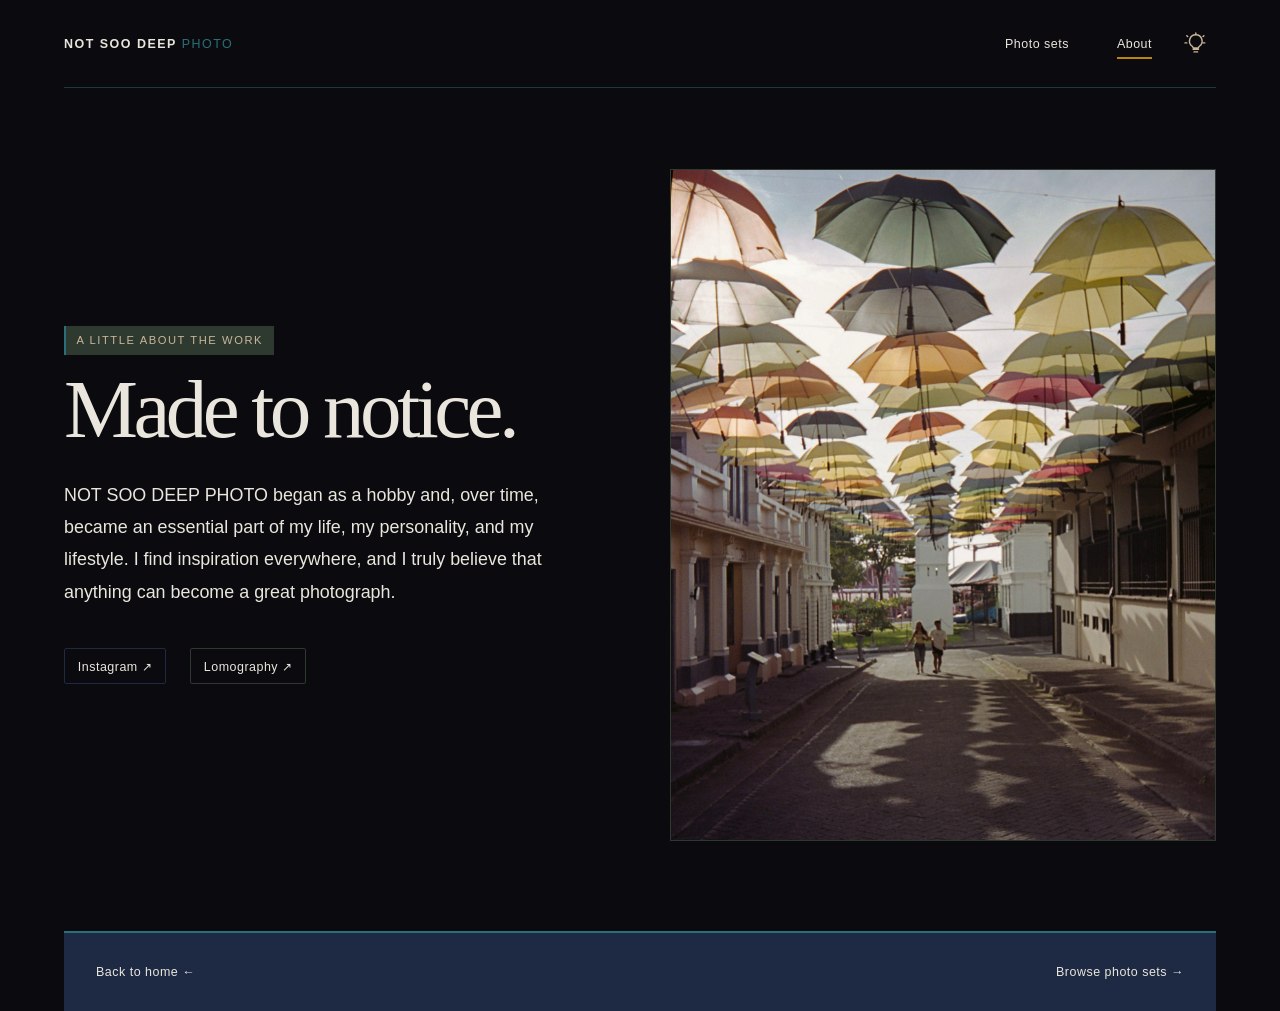
==== about.html @ 26594bb0 "PhotosPortfoliov1" ====
<!doctype html>
<html lang="en">
  <head>
    <meta charset="utf-8">
    <meta name="viewport" content="width=device-width, initial-scale=1">
    <meta name="color-scheme" content="dark light">
    <meta name="theme-color" content="#0B0B0F">
    <meta name="description" content="About Not Soo Deep Photo and the ideas behind the work.">
    <title>About - Not Soo Deep Photo</title>
    <script src="theme.js"></script>
    <link rel="stylesheet" href="styles.css">
    <script src="photo-viewer.js" defer></script>
  </head>
  <body>
    <a class="skip-link" href="#main">Skip to content</a>
    <header class="site-header">
      <a class="brand" href="index.html" aria-label="Not Soo Deep Photo home">NOT SOO DEEP <span>PHOTO</span></a>
      <div class="site-controls">
        <nav class="site-nav" aria-label="Main navigation">
          <a href="projects.html">Photo sets</a>
          <a href="about.html" aria-current="page">About</a>
        </nav>
        <button class="theme-toggle" type="button" aria-label="Turn light theme on" aria-pressed="false">
          <svg viewBox="0 0 24 24" aria-hidden="true">
            <path class="bulb-glass" d="M9 18h6m-5 3h4m-2-19a7 7 0 0 0-4 12.75c.6.4 1 1 1 1.75h6c0-.75.4-1.35 1-1.75A7 7 0 0 0 12 2Z" />
            <path d="M12 1V0m8 4 1-1m-18 1L2 3m18 8h2M2 11H0" />
          </svg>
        </button>
      </div>
    </header>

    <main id="main" class="page-main">
      <section class="about-layout" aria-labelledby="about-title">
        <div class="about-copy">
          <p class="eyebrow">A little about the work</p>
          <h1 id="about-title">Made to notice.</h1>
          <p>
            NOT SOO DEEP PHOTO began as a hobby and, over time, became an essential part of my life, my personality, and my lifestyle. I find inspiration everywhere, and I truly believe that anything can become a great photograph.
          </p>
          <nav class="social-links" aria-label="Elsewhere">
            <a href="https://instagram.com/not_soo_deep" target="_blank" rel="noopener noreferrer">Instagram <span aria-hidden="true">&nearr;</span></a>
            <a href="https://www.lomography.com/homes/not_soo_deep" target="_blank" rel="noopener noreferrer">Lomography <span aria-hidden="true">&nearr;</span></a>
          </nav>
        </div>
        <figure class="about-image">
          <button class="photo-trigger" type="button">
            <img
              src="images/film/17-img17.jpg"
              alt="A seated portrait framed by the arches of a building."
              loading="lazy"
              decoding="async">
          </button>
          <figcaption class="photo-description">Kodak EC200 / Portra 400</figcaption>
        </figure>
      </section>
    </main>

    <dialog class="photo-dialog" aria-label="Photo details">
      <button class="photo-dialog-close" type="button" aria-label="Close photo details">Close</button>
      <figure>
        <img class="photo-dialog-image" alt="">
        <figcaption class="photo-dialog-caption"></figcaption>
      </figure>
    </dialog>

    <footer class="site-footer">
      <a href="index.html">Back to home <span aria-hidden="true">&larr;</span></a>
      <a href="projects.html">Browse photo sets <span aria-hidden="true">&rarr;</span></a>
    </footer>
  </body>
</html>
---- styles.css ----
:root {
  color-scheme: dark;
  --deep-ink: #0B0B0F;
  --midnight-blue: #1E2A44;
  --film-red: #7A1F1F;
  --forest-shade: #2E3A2F;
  --astral-purple: #4B3A6B;
  --paper-white: #EAE6DD;
  --slate-grey: #6B7280;
  --vintage-beige: #C9B69B;
  --amber-gold: #B8860B;
  --teal-dream: #2A6F7A;
  --page-background: var(--deep-ink);
  --page-foreground: var(--paper-white);
  --panel-background: var(--midnight-blue);
  --panel-foreground: var(--paper-white);
  --secondary-foreground: var(--paper-white);
  --muted-foreground: var(--vintage-beige);
  --eyebrow-background: var(--forest-shade);
  --eyebrow-foreground: var(--vintage-beige);
  --control-background: var(--deep-ink);
  --control-foreground: var(--paper-white);
  --focus-color: var(--vintage-beige);
  --hover-foreground: var(--amber-gold);
  --image-border: rgb(234 230 221 / 18%);
  --page-gutter: clamp(1.25rem, 5vw, 5rem);
  --content-width: 90rem;
  --serif: "Iowan Old Style", "Palatino Linotype", "Book Antiqua", Georgia, serif;
  --sans: "Helvetica Neue", Helvetica, Arial, sans-serif;
}

[data-theme="light"] {
  color-scheme: light;
  --page-background: var(--paper-white);
  --page-foreground: var(--deep-ink);
  --panel-background: var(--vintage-beige);
  --panel-foreground: var(--deep-ink);
  --secondary-foreground: var(--midnight-blue);
  --muted-foreground: var(--forest-shade);
  --eyebrow-foreground: var(--paper-white);
  --control-background: var(--paper-white);
  --control-foreground: var(--deep-ink);
  --focus-color: var(--midnight-blue);
  --hover-foreground: var(--film-red);
  --image-border: rgb(11 11 15 / 24%);
}

* {
  box-sizing: border-box;
}

html {
  color-scheme: dark;
  scroll-behavior: smooth;
}

body {
  min-width: 20rem;
  min-height: 100vh;
  margin: 0;
  background: var(--page-background);
  color: var(--page-foreground);
  font-family: var(--sans);
  -webkit-font-smoothing: antialiased;
}

button,
a {
  font: inherit;
}

a {
  color: inherit;
}

a:focus-visible {
  outline: 2px solid var(--vintage-beige);
  outline-offset: 5px;
}

img {
  display: block;
  max-width: 100%;
}

figure {
  margin: 0;
}

.skip-link {
  position: absolute;
  z-index: 2;
  top: 1rem;
  left: 1rem;
  padding: 0.75rem 1rem;
  transform: translateY(-180%);
  background: var(--paper-white);
  color: var(--deep-ink);
}

.skip-link:focus {
  transform: translateY(0);
}

.site-header,
.site-footer {
  display: flex;
  align-items: center;
  justify-content: space-between;
  gap: 1rem;
  width: min(100% - var(--page-gutter) * 2, var(--content-width));
  margin-inline: auto;
}

.site-header {
  min-height: 5.5rem;
  border-bottom: 1px solid rgb(42 111 122 / 48%);
  animation: arrive 700ms both;
}

.site-controls {
  display: flex;
  align-items: center;
  gap: clamp(0.75rem, 2vw, 1.5rem);
}

.theme-toggle {
  display: grid;
  width: 2.5rem;
  height: 2.5rem;
  padding: 0.45rem;
  place-items: center;
  border: 1px solid transparent;
  border-radius: 2px;
  background: transparent;
  color: var(--muted-foreground);
  cursor: pointer;
  transition: border-color 220ms ease, color 220ms ease;
}

.theme-toggle svg {
  width: 1.35rem;
  height: 1.35rem;
  overflow: visible;
  fill: none;
  stroke: currentColor;
  stroke-linecap: round;
  stroke-linejoin: round;
  stroke-width: 1.6;
}

.theme-toggle .bulb-glass {
  transition: fill 220ms ease, filter 220ms ease;
}

[data-theme="light"] .theme-toggle {
  color: var(--amber-gold);
}

[data-theme="light"] .theme-toggle .bulb-glass {
  fill: var(--amber-gold);
  filter: drop-shadow(0 0 3px rgb(184 134 11 / 35%));
}

.theme-toggle:hover {
  border-color: var(--teal-dream);
  color: var(--hover-foreground);
}

.theme-toggle:focus-visible {
  outline: 2px solid var(--focus-color);
  outline-offset: 3px;
}

.brand {
  font-size: 0.78rem;
  font-weight: 700;
  letter-spacing: 0.12em;
  text-decoration: none;
}

.brand span {
  color: var(--teal-dream);
  font-weight: 400;
}

.site-nav {
  display: flex;
  gap: clamp(1.25rem, 4vw, 3rem);
}

.site-nav a,
.social-links a,
.site-footer a {
  font-size: 0.78rem;
  letter-spacing: 0.04em;
  text-decoration: none;
}

.site-nav a {
  position: relative;
  padding-block: 0.5rem;
}

.site-nav a::after {
  position: absolute;
  right: 0;
  bottom: 0;
  left: 0;
  height: 1px;
  background: var(--film-red);
  content: "";
  transform: scaleX(0);
  transform-origin: left;
  transition: transform 240ms ease;
}

.site-nav a:hover::after,
.site-nav a[aria-current="page"]::after {
  transform: scaleX(1);
}

.site-nav a[aria-current="page"]::after {
  height: 2px;
  background: var(--amber-gold);
}

.home-hero {
  display: grid;
  grid-template-columns: minmax(0, 0.9fr) minmax(18rem, 1.1fr);
  align-items: center;
  gap: clamp(2.5rem, 8vw, 8rem);
  width: min(100% - var(--page-gutter) * 2, var(--content-width));
  min-height: min(48rem, calc(100svh - 8rem));
  margin-inline: auto;
  padding-block: clamp(3rem, 8vh, 7rem);
}

.hero-copy {
  padding-block: 2rem;
  animation: arrive 850ms 100ms both;
}

.eyebrow,
.collection-kicker {
  margin: 0;
  color: var(--muted-foreground);
  font-size: 0.7rem;
  letter-spacing: 0.14em;
  line-height: 1.6;
  text-transform: uppercase;
}

.eyebrow {
  display: table;
  padding: 0.35rem 0.65rem;
  border-left: 2px solid var(--teal-dream);
  background: var(--eyebrow-background);
  color: var(--eyebrow-foreground);
}

.collection-kicker::before {
  display: inline-block;
  width: 0.45rem;
  height: 0.45rem;
  margin-right: 0.5rem;
  border-radius: 50%;
  background: var(--amber-gold);
  content: "";
  vertical-align: 0.02rem;
}

.home-hero h1 {
  margin: 1.5rem 0;
  font-family: var(--serif);
  font-size: clamp(3.2rem, 7vw, 7.5rem);
  font-weight: 400;
  letter-spacing: -0.07em;
  line-height: 0.88;
}

.home-hero h1::after {
  display: block;
  width: clamp(4rem, 11vw, 8rem);
  height: 2px;
  margin-top: 1.25rem;
  background: var(--film-red);
  content: "";
}

.hero-intro {
  max-width: 19rem;
  margin: 0 0 2.25rem;
  color: var(--secondary-foreground);
  font-family: var(--serif);
  font-size: clamp(1.15rem, 1.8vw, 1.5rem);
  line-height: 1.5;
}

.text-link {
  display: inline-flex;
  align-items: center;
  gap: 1rem;
  padding-bottom: 0.5rem;
  border-bottom: 1px solid var(--vintage-beige);
  font-size: 0.82rem;
  text-decoration: none;
}

.text-link span,
.site-footer a span,
.collection-title span,
.social-links a span {
  display: inline-block;
  transition: transform 220ms ease;
}

.text-link:hover span,
.site-footer a:hover span,
.collection-card:hover .collection-title span,
.social-links a:hover span {
  transform: translate(3px, -2px);
}

.hero-image {
  animation: arrive 950ms 180ms both;
}

.hero-image img {
  width: 100%;
  max-height: 42rem;
  aspect-ratio: 0.8;
  border: 1px solid var(--midnight-blue);
  background: var(--midnight-blue);
  box-shadow: 12px 12px 0 -7px var(--film-red), -12px -12px 0 -7px var(--astral-purple);
  object-fit: cover;
  object-position: center 42%;
}

.photo-trigger {
  display: block;
  width: 100%;
  padding: 0;
  overflow: hidden;
  border: 0;
  background: transparent;
  color: inherit;
  cursor: zoom-in;
  text-align: left;
}

.photo-trigger:focus-visible {
  outline: 2px solid var(--focus-color);
  outline-offset: 4px;
}

.has-photo-viewer .photo-description,
.has-photo-viewer .collection-kicker {
  position: absolute;
  width: 1px;
  height: 1px;
  padding: 0;
  overflow: hidden;
  clip: rect(0, 0, 0, 0);
  white-space: nowrap;
  border: 0;
}

.photo-dialog {
  width: min(54rem, calc(100vw - 2rem));
  max-width: none;
  max-height: calc(100dvh - 2rem);
  padding: clamp(1rem, 3vw, 2rem);
  overflow: auto;
  border: 1px solid var(--teal-dream);
  background: var(--panel-background);
  color: var(--panel-foreground);
}

.photo-dialog[open] {
  animation: arrive 220ms both;
}

.photo-dialog::backdrop {
  background: rgb(11 11 15 / 88%);
}

.photo-dialog-close {
  display: block;
  margin: 0 0 1rem auto;
  padding: 0.6rem 0.9rem;
  border: 1px solid var(--vintage-beige);
  background: var(--control-background);
  color: var(--control-foreground);
  cursor: pointer;
}

.photo-dialog-close:hover {
  border-color: var(--amber-gold);
  color: var(--hover-foreground);
}

.photo-dialog-image {
  width: auto;
  max-width: 100%;
  max-height: min(70dvh, 52rem);
  margin-inline: auto;
  object-fit: contain;
}

.photo-dialog figcaption {
  margin-top: 1rem;
  padding-top: 0.8rem;
  border-top: 1px solid var(--film-red);
  color: var(--muted-foreground);
  font-size: 0.75rem;
  letter-spacing: 0.1em;
  text-align: center;
  text-transform: uppercase;
}

.photo-dialog figcaption:empty {
  display: none;
}

.hero-image figcaption,
.about-image figcaption {
  margin-top: 0.75rem;
  color: var(--muted-foreground);
  font-size: 0.68rem;
  letter-spacing: 0.1em;
  text-transform: uppercase;
}

.page-main {
  width: min(100% - var(--page-gutter) * 2, var(--content-width));
  margin-inline: auto;
  padding-block: clamp(3.5rem, 9vh, 7rem) clamp(4rem, 10vh, 8rem);
}

.page-heading {
  position: relative;
  max-width: 48rem;
  margin-bottom: clamp(3rem, 6vw, 5.5rem);
  padding-bottom: 1.5rem;
  animation: arrive 750ms 80ms both;
}

.page-heading::after {
  position: absolute;
  bottom: 0;
  left: 0;
  width: min(100%, 20rem);
  height: 1px;
  background: var(--astral-purple);
  content: "";
}

.page-heading h1,
.about-copy h1 {
  margin: 0.8rem 0 1rem;
  font-family: var(--serif);
  font-size: clamp(2.8rem, 6.5vw, 6rem);
  font-weight: 400;
  letter-spacing: -0.055em;
  line-height: 1;
}

.page-heading > p:last-child {
  max-width: 38rem;
  margin: 0;
  color: var(--secondary-foreground);
  font-size: 1rem;
  line-height: 1.7;
}

.collection-grid {
  display: grid;
  grid-template-columns: repeat(2, minmax(0, 1fr));
  gap: clamp(1.25rem, 3vw, 3rem);
}

.collection-card {
  display: block;
  text-decoration: none;
}

.collection-card .photo-trigger img {
  width: 100%;
  aspect-ratio: 1.16;
  border: 1px solid var(--midnight-blue);
  background: var(--panel-background);
  object-fit: cover;
  transition: border-color 350ms ease, filter 350ms ease, transform 500ms ease;
}

.collection-card:first-child .photo-trigger img {
  box-shadow: inset 0 0 0 1px var(--forest-shade);
}

.collection-card:last-child .photo-trigger img {
  border-color: var(--astral-purple);
  box-shadow: 0 8px 26px rgb(75 58 107 / 17%);
}

.collection-card:hover .photo-trigger img {
  border-color: var(--teal-dream);
  filter: brightness(0.9);
  transform: scale(1.012);
}

.collection-info {
  display: grid;
  gap: 0.6rem;
  margin-top: 0.8rem;
  padding: 1rem 1.15rem 1.2rem;
  border-left: 2px solid var(--forest-shade);
  background: var(--panel-background);
  color: var(--panel-foreground);
  transition: border-color 240ms ease;
}

.collection-card:last-child .collection-info {
  border-left-color: var(--astral-purple);
}

.collection-card:hover .collection-info {
  border-left-color: var(--teal-dream);
}

.collection-title {
  display: flex;
  align-items: center;
  justify-content: space-between;
  gap: 1rem;
  font-family: var(--serif);
  font-size: clamp(1.4rem, 2.7vw, 2.2rem);
  letter-spacing: -0.035em;
}

.collection-title span {
  color: var(--muted-foreground);
}

.collection-info > a {
  color: inherit;
  text-decoration: none;
}

.collection-info > a:hover {
  color: var(--hover-foreground);
}

.photo-grid {
  display: grid;
  grid-template-columns: repeat(auto-fit, minmax(min(100%, 20rem), 1fr));
  align-items: start;
  gap: clamp(1rem, 2vw, 2rem);
}

.photo-grid.is-masonry {
  grid-auto-rows: 1px;
  row-gap: 0;
}

.photo-grid figure {
  position: relative;
  overflow: hidden;
  padding: 0.4rem;
  border-top: 1px solid var(--midnight-blue);
  border-right: 1px solid var(--midnight-blue);
  border-bottom: 1px solid var(--slate-grey);
  border-left: 1px solid var(--forest-shade);
  background: var(--panel-background);
  animation: arrive 650ms both;
}

.photo-grid figure:nth-child(4n + 1) {
  border-top-color: var(--film-red);
}

.photo-grid figure:nth-child(4n + 2) {
  border-top-color: var(--astral-purple);
  animation-delay: 90ms;
}

.photo-grid figure:nth-child(4n + 3) {
  border-top-color: var(--teal-dream);
  border-left-color: var(--teal-dream);
  animation-delay: 180ms;
}

.photo-grid figure:nth-child(4n) {
  border-top-color: var(--amber-gold);
  border-right-color: var(--amber-gold);
  animation-delay: 180ms;
}

.photo-grid .photo-trigger img {
  width: 100%;
  height: auto;
  border: 1px solid var(--image-border);
  background: var(--panel-background);
  transition: filter 350ms ease, transform 650ms ease;
}

.photo-grid figure:hover .photo-trigger img {
  filter: brightness(0.9);
  transform: scale(1.018);
}

.photo-grid figcaption {
  padding-top: 0.7rem;
  color: var(--muted-foreground);
  font-size: 0.68rem;
  letter-spacing: 0.1em;
  text-transform: uppercase;
}

.about-layout {
  display: grid;
  grid-template-columns: minmax(0, 0.9fr) minmax(18rem, 1fr);
  align-items: center;
  gap: clamp(2.5rem, 9vw, 9rem);
  max-width: 72rem;
  min-height: 60vh;
  margin-inline: auto;
}

.about-copy {
  animation: arrive 750ms 80ms both;
}

.about-copy > p:not(.eyebrow) {
  max-width: 34rem;
  margin: 1.75rem 0;
  color: var(--secondary-foreground);
  font-size: clamp(1rem, 1.4vw, 1.2rem);
  line-height: 1.8;
}

.about-image {
  animation: arrive 900ms 160ms both;
}

.about-image img {
  width: 100%;
  max-height: 42rem;
  aspect-ratio: 0.8;
  border: 1px solid var(--forest-shade);
  background: var(--midnight-blue);
  box-shadow: 12px 12px 0 -7px var(--teal-dream), -12px -12px 0 -7px var(--astral-purple);
  object-fit: cover;
}

.social-links {
  display: flex;
  flex-wrap: wrap;
  gap: 1.5rem;
  margin-top: 2.5rem;
}

.social-links a:hover,
.site-footer a:hover {
  color: var(--hover-foreground);
}

.social-links a {
  padding: 0.6rem 0.8rem;
  border: 1px solid var(--midnight-blue);
  border-radius: 2px;
  transition: border-color 220ms ease, color 220ms ease;
}

.social-links a:nth-child(2) {
  border-color: var(--forest-shade);
}

.social-links a:hover {
  border-color: var(--amber-gold);
}

.site-footer {
  min-height: 5rem;
  padding-inline: clamp(1rem, 3vw, 2rem);
  border-top: 2px solid var(--teal-dream);
  background: var(--panel-background);
  color: var(--panel-foreground);
}

@keyframes arrive {
  from {
    opacity: 0;
    transform: translateY(1rem);
  }

  to {
    opacity: 1;
    transform: translateY(0);
  }
}

@media (max-width: 760px) {
  .home-hero,
  .about-layout {
    grid-template-columns: 1fr;
    gap: 2.5rem;
    min-height: auto;
  }

  .home-hero {
    padding-block: 4rem;
  }

  .hero-copy {
    padding-block: 0;
  }

  .hero-image img,
  .about-image img {
    max-height: 38rem;
  }

  .about-layout {
    max-width: 36rem;
  }

}

@media (max-width: 520px) {
  .site-header {
    min-height: 4.5rem;
  }

  .brand {
    font-size: 0.66rem;
    letter-spacing: 0.08em;
  }

  .site-nav {
    gap: 1rem;
  }

  .site-controls {
    gap: 0.65rem;
  }

  .site-nav a,
  .site-footer a {
    font-size: 0.7rem;
  }

  .collection-grid {
    grid-template-columns: 1fr;
  }

  .collection-card .photo-trigger img {
    aspect-ratio: 1.1;
  }

  .site-footer {
    align-items: flex-start;
    padding-block: 1.25rem;
  }
}

@media (prefers-reduced-motion: reduce) {
  *,
  *::before,
  *::after {
    scroll-behavior: auto !important;
    animation-duration: 0.01ms !important;
    animation-iteration-count: 1 !important;
    transition-duration: 0.01ms !important;
  }
}
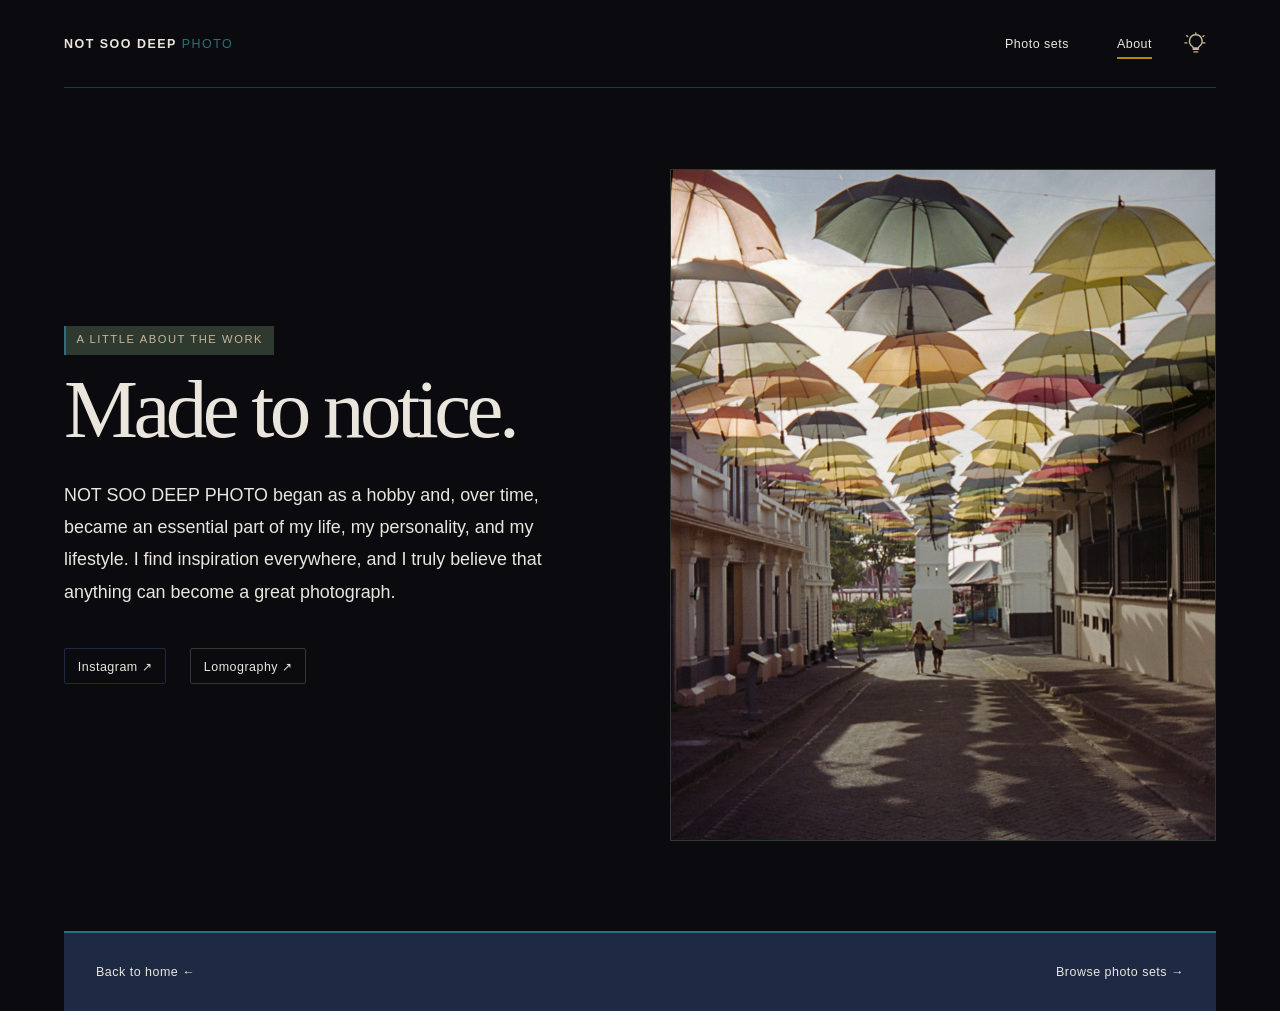
==== commit de81be65: "Close X" ====
--- a/about.html
+++ b/about.html
@@ -45,7 +45,7 @@
         <figure class="about-image">
           <button class="photo-trigger" type="button">
             <img
-              src="images/film/17-img17.jpg"
+              src="photos/film/Kodak EC200 - Portra 400/17-img17.jpg"
               alt="A seated portrait framed by the arches of a building."
               loading="lazy"
               decoding="async">
@@ -56,7 +56,7 @@
     </main>
 
     <dialog class="photo-dialog" aria-label="Photo details">
-      <button class="photo-dialog-close" type="button" aria-label="Close photo details">Close</button>
+      <button class="photo-dialog-close" type="button" aria-label="Close photo details">&times;</button>
       <figure>
         <img class="photo-dialog-image" alt="">
         <figcaption class="photo-dialog-caption"></figcaption>
--- a/styles.css
+++ b/styles.css
@@ -386,18 +386,27 @@
 }
 
 .photo-dialog-close {
-  display: block;
-  margin: 0 0 1rem auto;
-  padding: 0.6rem 0.9rem;
-  border: 1px solid var(--vintage-beige);
-  background: var(--control-background);
-  color: var(--control-foreground);
+  display: grid;
+  width: 2rem;
+  height: 2rem;
+  margin: 0 0 0.75rem auto;
+  padding: 0;
+  place-items: center;
+  border: 0;
+  background: transparent;
+  color: var(--muted-foreground);
   cursor: pointer;
+  font-size: 1.75rem;
+  line-height: 1;
 }
 
 .photo-dialog-close:hover {
-  border-color: var(--amber-gold);
   color: var(--hover-foreground);
+}
+
+.photo-dialog-close:focus-visible {
+  outline: 2px solid var(--focus-color);
+  outline-offset: 2px;
 }
 
 .photo-dialog-image {
@@ -559,8 +568,7 @@
 }
 
 .photo-grid.is-masonry {
-  grid-auto-rows: 1px;
-  row-gap: 0;
+  grid-auto-rows: 8px;
 }
 
 .photo-grid figure {
